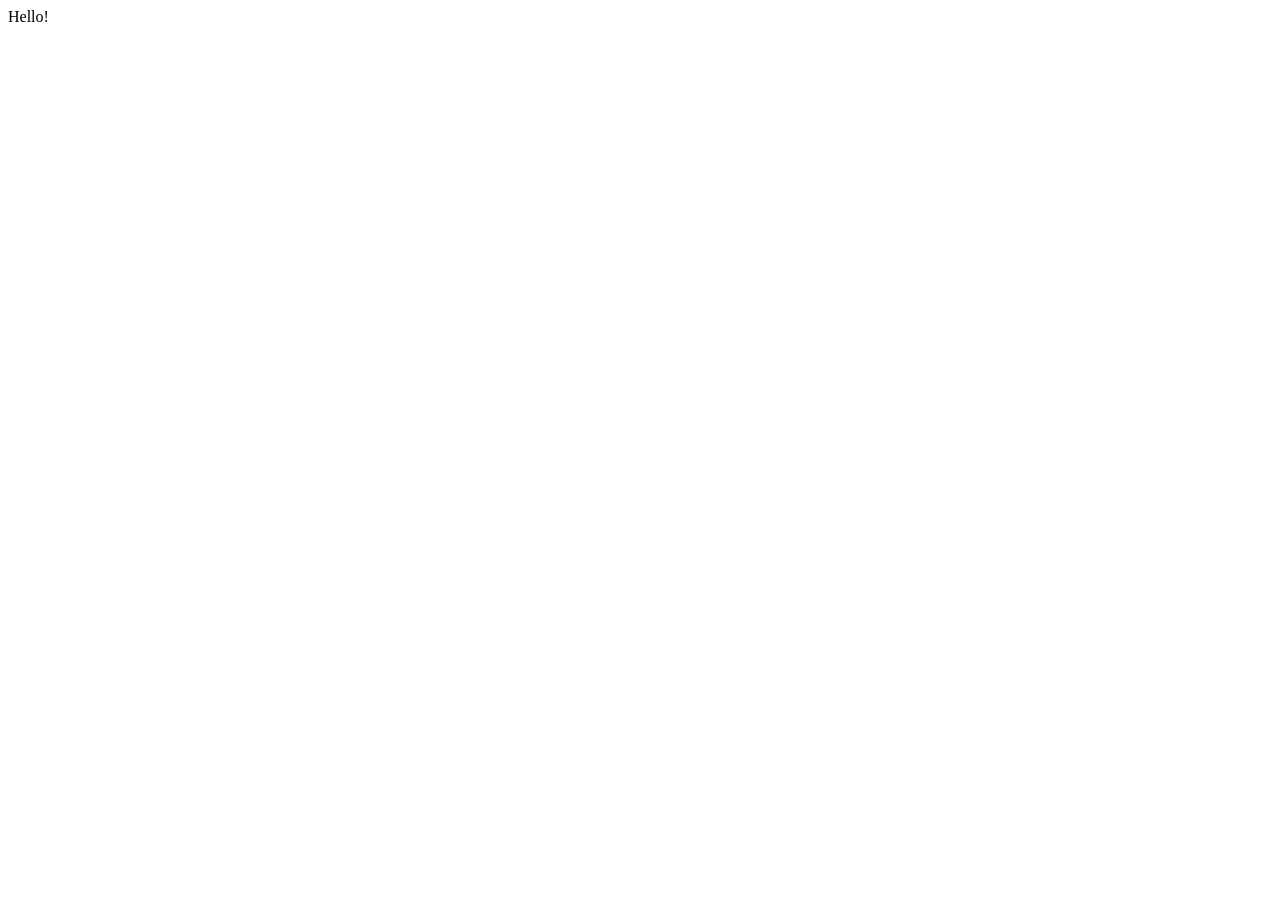
==== rsschool-cv-html/index.html @ f2431a8d "init: start task" ====
<!DOCTYPE html>
<html lang="en">
<head>
    <title>My CV</title>
    <meta charset="UTF-8">
    <meta content="telephone=no" name="format-detection">
    <link href="css/style.css" rel="stylesheet">
    <link crossorigin="anonymous" href="https://use.fontawesome.com/releases/v5.15.2/css/all.css" integrity="sha384-vSIIfh2YWi9wW0r9iZe7RJPrKwp6bG+s9QZMoITbCckVJqGCCRhc+ccxNcdpHuYu" rel="stylesheet">
</head>
<body>
    Hello!
</body>
</html>
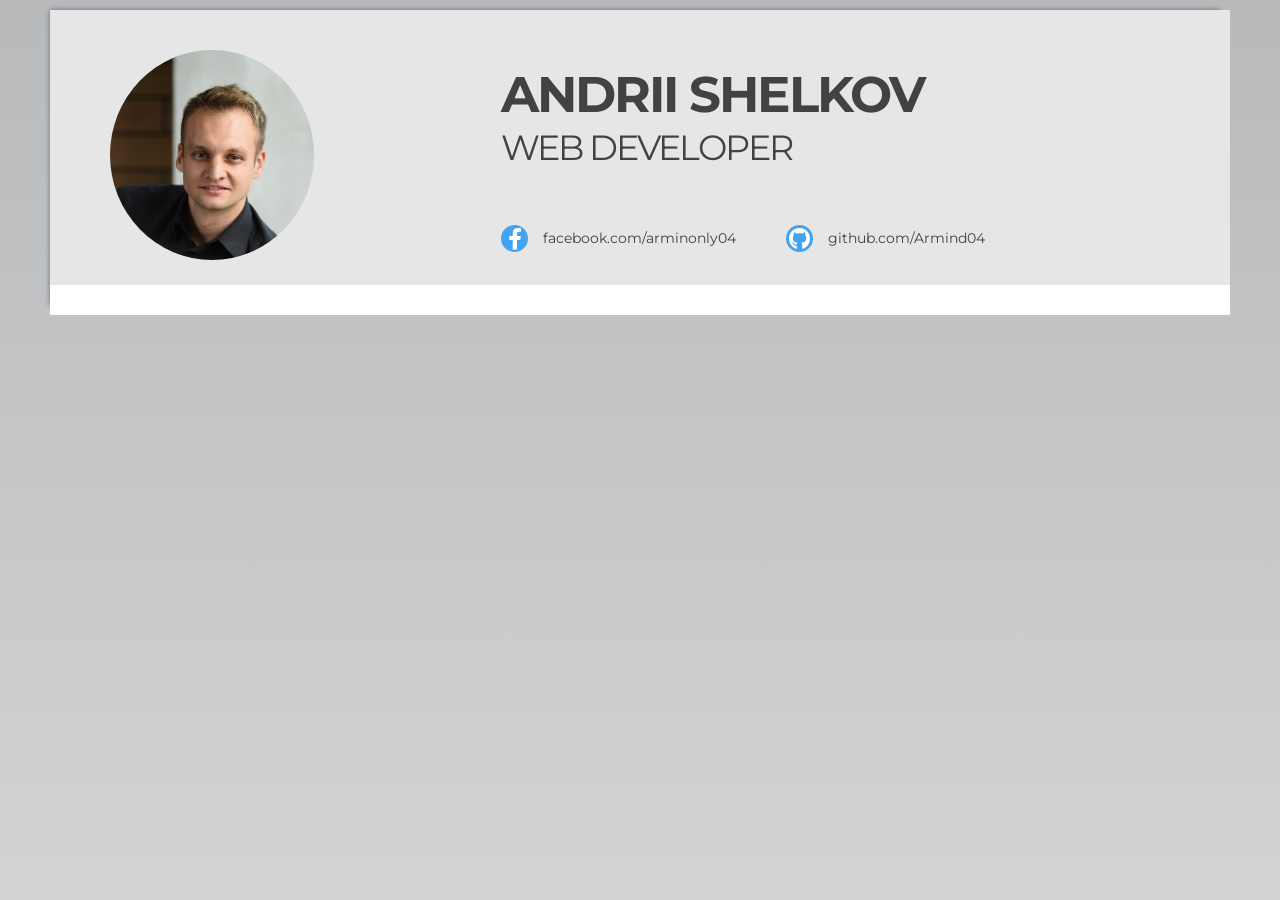
==== commit d8122ad0: "feat: add header" ====
--- a/rsschool-cv-html/index.html
+++ b/rsschool-cv-html/index.html
@@ -4,10 +4,36 @@
     <title>My CV</title>
     <meta charset="UTF-8">
     <meta content="telephone=no" name="format-detection">
-    <link href="css/style.css" rel="stylesheet">
+    <link href="./style.css" rel="stylesheet">
     <link crossorigin="anonymous" href="https://use.fontawesome.com/releases/v5.15.2/css/all.css" integrity="sha384-vSIIfh2YWi9wW0r9iZe7RJPrKwp6bG+s9QZMoITbCckVJqGCCRhc+ccxNcdpHuYu" rel="stylesheet">
 </head>
 <body>
-    Hello!
+    <div class="wrapper">
+        <div class="container">
+            <header class="header">
+                <div class="header__img">
+                    <img src="img/photo.JPG" alt="photo">
+                </div>
+                <div class="header__body">
+                    <h1 class="header__title">Andrii Shelkov</h1>
+                    <h2 class="header__subtitle">Web Developer</h2>
+                    <div class='header__links'>
+                        <p class="header__link icon__item">
+                            <span class="icon__wrapper">
+                                <i class="fab fa-facebook-f"></i>
+                            </span>
+                            <a href="https://www.facebook.com/arminonly04">facebook.com/arminonly04</a>
+                        </p>
+                        <p class="header__link icon__item">
+                            <span class="icon__wrapper">
+                                <i class="fab fa-github"></i>
+                            </span>
+                            <a href="https://github.com/Armind04">github.com/Armind04</a>
+                        </p>
+                    </div>	
+                </div>				
+    </header> 
+        </div>
+    </div>
 </body>
 </html>
--- a/rsschool-cv-html/style.css
+++ b/rsschool-cv-html/style.css
@@ -0,0 +1,193 @@
+@charset "UTF-8";
+/*Обнуление*/
+@import url("https://fonts.googleapis.com/css2?family=Montserrat:ital,wght@0,300;0,400;0,700;1,300;1,400&display=swap");
+* {
+  padding: 0;
+  margin: 0;
+  border: 0;
+}
+
+*, *:before, *:after {
+  box-sizing: border-box;
+}
+
+:focus, :active {
+  outline: none;
+}
+
+a:focus, a:active {
+  outline: none;
+}
+
+nav, footer, header, aside {
+  display: block;
+}
+
+html, body {
+  height: 100%;
+  width: 100%;
+  font-size: 100%;
+  line-height: 1;
+  font-size: 14px;
+  -ms-text-size-adjust: 100%;
+  -moz-text-size-adjust: 100%;
+  -webkit-text-size-adjust: 100%;
+}
+
+input, button, textarea {
+  font-family: inherit;
+}
+
+input::-ms-clear {
+  display: none;
+}
+
+button {
+  cursor: pointer;
+}
+
+button::-moz-focus-inner {
+  padding: 0;
+  border: 0;
+}
+
+a, a:visited {
+  text-decoration: none;
+}
+
+a:hover {
+  text-decoration: none;
+}
+
+ul li {
+  list-style: none;
+}
+
+img {
+  vertical-align: top;
+}
+
+h1, h2, h3, h4, h5, h6 {
+  font-size: inherit;
+  font-weight: inherit;
+}
+
+/*--------------------*/
+.wrapper {
+  font-family: "Montserrat", sans-serif;
+  width: 100%;
+  min-height: 100%;
+  overflow: hidden;
+  display: flex;
+  flex-direction: column;
+  background-color: #fff;
+  background-color: #d2d3d5;
+  color: #424244;
+  background-image: linear-gradient(0deg, #d2d3d5 0%, #b8b9bb 100%);
+}
+
+.container {
+  width: 1180px;
+  padding: 0;
+  margin: 10px auto 5px auto;
+  background: #fff;
+  box-shadow: -5px -5px 5px -5px rgba(34, 60, 80, 0.6);
+}
+
+.ibg {
+  position: absolute;
+  top: 0;
+  left: 0;
+  width: 100%;
+  height: 100%;
+  background-position: center;
+  background-repeat: no-repeat;
+  background-size: cover;
+}
+
+a {
+  color: #424244;
+  border-bottom: 1px dashed transparent;
+}
+a:hover {
+  border-color: #424244;
+  transition: all 0.3s;
+}
+
+.icon__wrapper {
+  width: 30px;
+  height: 30px;
+  background-color: #43a3ef;
+  display: flex;
+  position: relative;
+  justify-content: center;
+  align-items: center;
+  border-radius: 50%;
+  margin-right: 15px;
+}
+
+.icon__item {
+  display: flex;
+  align-items: center;
+}
+.icon__item img:first-child {
+  margin-right: 15px;
+}
+
+.header {
+  background: #e6e6e6;
+  display: flex;
+  padding: 40px 60px 25px 60px;
+  margin-bottom: 30px;
+}
+.header__img {
+  display: flex;
+  width: 35%;
+  justify-content: flex-start;
+  align-items: center;
+}
+.header__img img {
+  width: 55%;
+  border-radius: 50%;
+}
+.header__body {
+  width: 65%;
+  padding: 20px 0 0 20px;
+}
+.header__title {
+  color: #424244;
+  font-size: 50px;
+  text-transform: uppercase;
+  font-weight: bold;
+  margin-bottom: 10px;
+  letter-spacing: -2px;
+}
+.header__subtitle {
+  color: #424244;
+  font-size: 35px;
+  text-transform: uppercase;
+  letter-spacing: -2px;
+  margin-bottom: 60px;
+}
+.header__links {
+  display: flex;
+}
+.header__link {
+  margin-right: 50px;
+}
+.header__link .icon__wrapper {
+  width: 27px;
+  height: 27px;
+}
+.header__link i {
+  font-size: 22px;
+  color: #fff;
+}
+.header__link a {
+  color: #424244;
+}
+
+.content {
+  display: flex;
+  margin-bottom: 20px;
+}
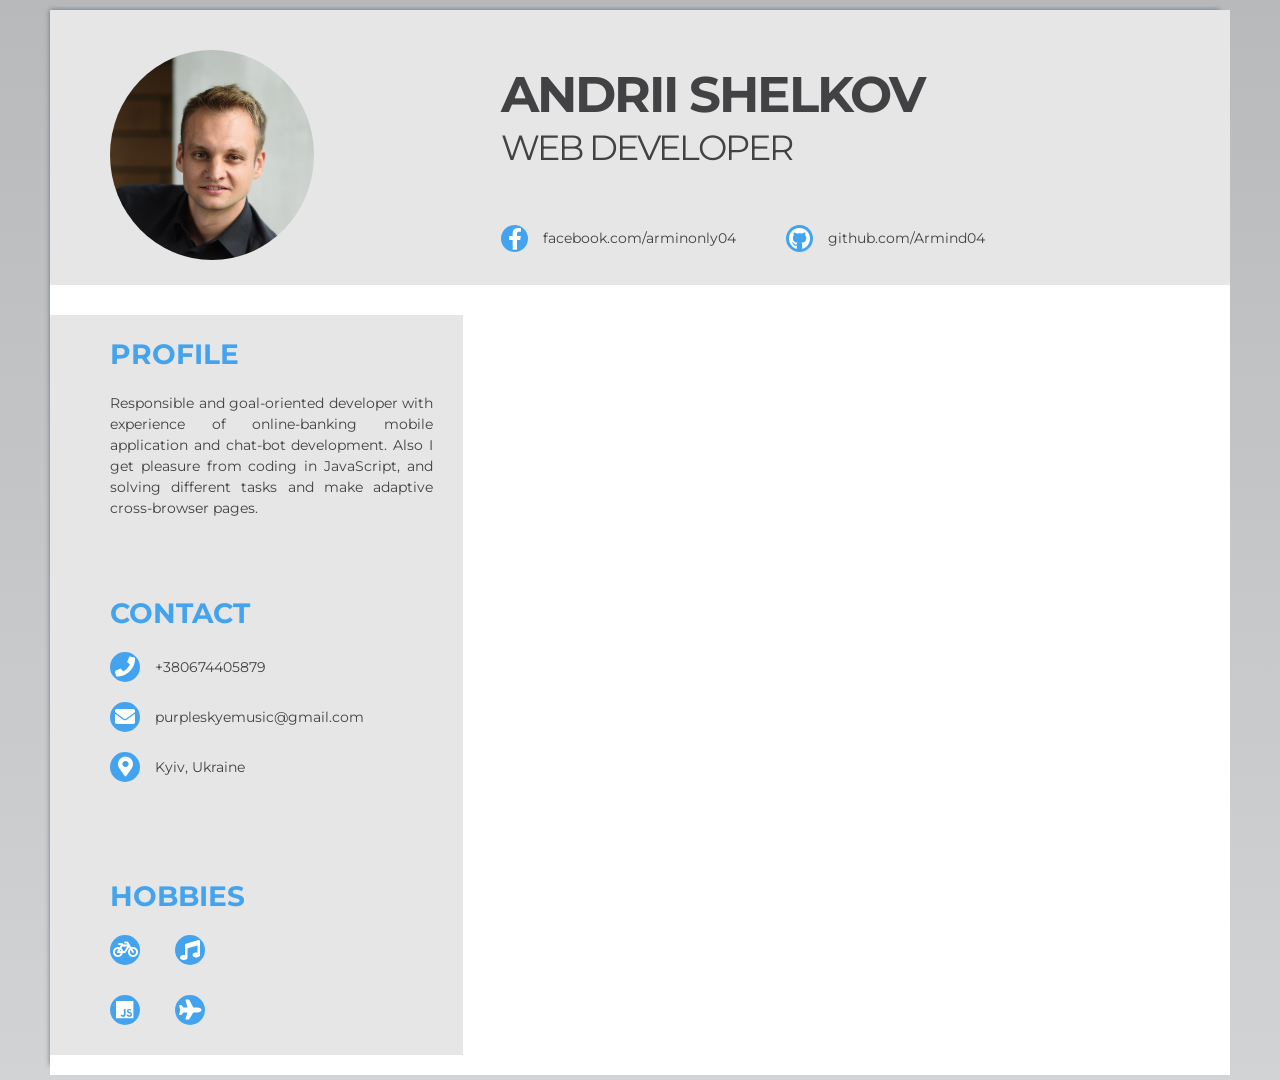
==== commit 197d6c21: "feat: add article" ====
--- a/rsschool-cv-html/index.html
+++ b/rsschool-cv-html/index.html
@@ -32,7 +32,85 @@
                         </p>
                     </div>	
                 </div>				
-    </header> 
+            </header> 
+            <main class="content">
+                <article class="article">
+                    <!-- Article -->
+                    <div class="article__profile article__block">
+                        <h3 class="profile__title article__title">
+                            Profile
+                        </h3>
+                        <p class="profile__text">
+                            Responsible and goal-oriented developer with experience of online-banking mobile application and chat-bot development. Also I get pleasure from coding in JavaScript, and solving different tasks and make adaptive cross-browser pages.
+                        </p>
+                    </div>
+                    <!-- /Profile -->
+                    <div class="article__contacts article__block">
+                        <h3 class="contacts__title article__title">
+                            Contact
+                        </h3>
+                        <ul class="contacts__list">
+                            <li class="contact__item">
+                                <p class="contact__tel icon__item">
+                                    <span class="icon__wrapper">
+                                        <i class="fas fa-phone">
+                                        </i>
+                                    </span>
+                                    +380674405879
+                                </p>
+                            </li>
+                            <li class="contact__item">
+                                <p class="contact__mail icon__item">
+                                    <span class="icon__wrapper">
+                                        <i class="fas fa-envelope">
+                                        </i>
+                                    </span>
+                                    <a href="mailto:purpleskyemusic@gmail.com">
+                                        purpleskyemusic@gmail.com
+                                    </a>
+                                </p>
+                            </li>
+                            <li class="contact__item">
+                                <p class="contact__location icon__item">
+                                    <span class="icon__wrapper">
+                                        <i class="fas fa-map-marker-alt">
+                                        </i>
+                                    </span>
+                                    Kyiv, Ukraine
+                                </p>
+                            </li>
+                        </ul>
+                    </div>
+                    <!--/Contacts -->
+                    <div class="article__hobbies">
+                        <h3 class="hobbies__title article__title">
+                            Hobbies
+                        </h3>
+                        <p class="icon__item">
+                            <span class="icon__wrapper">
+                                <i class="fas fa-bicycle">
+                                </i>
+                            </span>
+                            <span class="icon__wrapper">
+                                <i class="fas fa-music">
+                                </i>
+                            </span>
+                        </p>
+                        <p class="icon__item">
+                            <span class="icon__wrapper">
+                                <i class="fab fa-js">
+                                </i>
+                            </span>
+                            <span class="icon__wrapper">
+                                <i class="fa fa-plane">
+                                </i>
+                            </span>
+                        </p>
+                    </div>
+                    <!-- /Hobbies -->
+                </article>
+                <!-- /Article -->
+            </main>
         </div>
     </div>
 </body>
--- a/rsschool-cv-html/style.css
+++ b/rsschool-cv-html/style.css
@@ -190,4 +190,43 @@
 .content {
   display: flex;
   margin-bottom: 20px;
-}+}
+
+
+.article {
+    display: flex;
+    width: 35%;
+    flex-direction: column;
+    background: #e6e6e6;
+    padding: 25px 30px 0 60px;
+  }
+  .article__block {
+    margin-bottom: 80px;
+  }
+  .article__title {
+    font-size: 28px;
+    font-weight: bold;
+    color: #43a3ef;
+    margin-bottom: 25px;
+    text-transform: uppercase;
+  }
+  .article__hobbies i {
+    color: #fff;
+    font-size: 20px;
+  }
+  .article__hobbies .icon__wrapper {
+    margin: 0 35px 30px 0;
+  }
+  
+  .profile__text {
+    text-align: justify;
+    line-height: 1.5;
+  }
+  
+  .contact__item {
+    margin-bottom: 20px;
+  }
+  .contact__item i {
+    color: #fff;
+    font-size: 20px;
+  }
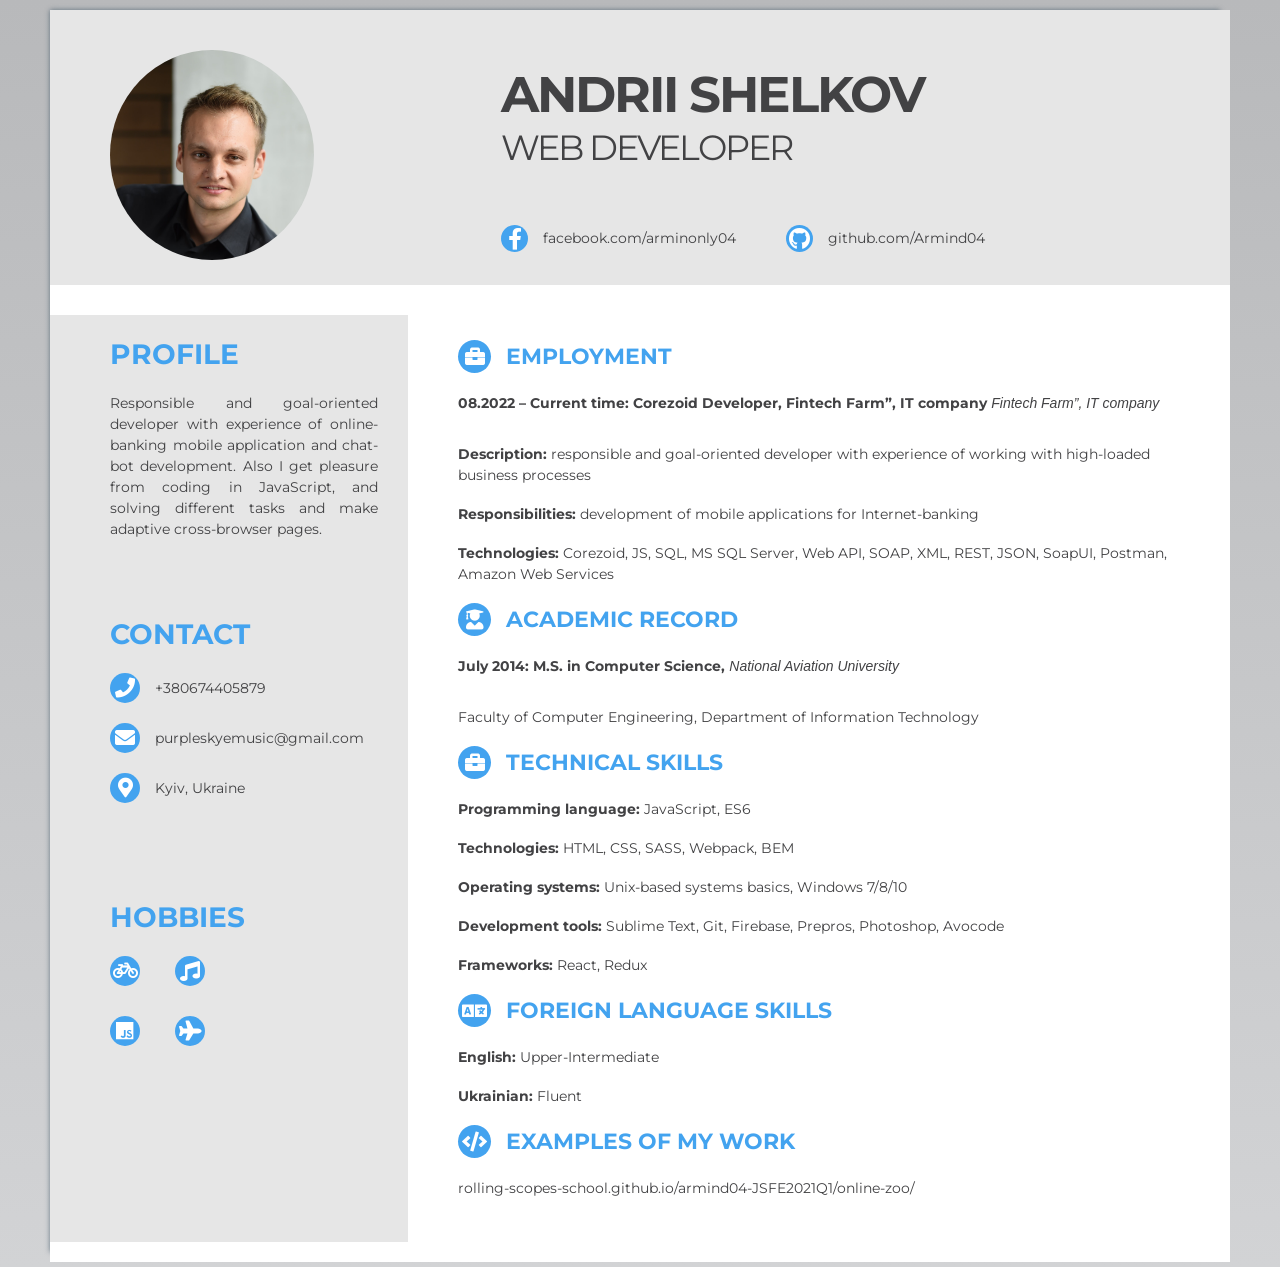
==== commit 36689e53: "feat: add main section" ====
--- a/rsschool-cv-html/index.html
+++ b/rsschool-cv-html/index.html
@@ -110,6 +110,161 @@
                     <!-- /Hobbies -->
                 </article>
                 <!-- /Article -->
+                <section class="main">
+                    <!-- Main -->
+                        <div class="main__employment main__block">
+                            <div class="main__title__wrapper icon__item">
+                                <span class="icon__wrapper icon__wrapper--big">
+                                    <i class="fas fa-briefcase">
+                                    </i>
+                                </span>
+                                <h2 class="main__title">
+                                    Employment
+                                </h2>
+                            </div>
+                            <div class="main__description">
+                                <p>
+                                    <span class="main__description--bld">
+                                        08.2022 – Current time: Corezoid Developer, Fintech Farm”, IT company
+                                    </span>
+                                    <span class="main__description--itc">
+                                        Fintech Farm”, IT company
+                                    </span>
+                                </p>
+                            </div>
+                            <ul class="main__list">
+                                <li class="main__item">
+                                    <p>
+                                        <span class="main__description--bld">
+                                            Description:
+                                        </span>
+                                        responsible and goal-oriented developer with experience of working with high-loaded business processes
+                                    </p>
+                                    <p>
+                                        <span class="main__description--bld">
+                                            Responsibilities:
+                                        </span>
+                                        development of mobile applications for Internet-banking
+                                    </p>
+                                    <p>
+                                        <span class="main__description--bld">
+                                            Technologies:
+                                        </span>
+                                        Corezoid, JS, SQL, MS SQL Server, Web API, SOAP, XML, REST, JSON, SoapUI, Postman, Amazon Web Services
+                                    </p>
+                                </li>
+                            </ul>
+                        </div>
+                        <div class="main__academic main__block">
+                            <div class="main__title__wrapper icon__item">
+                                <span class="icon__wrapper icon__wrapper--big">
+                                    <i class="fas fa-user-graduate">
+                                    </i>
+                                </span>
+                                <h2 class="main__title">
+                                    Academic record
+                                </h2>
+                            </div>
+                            <div class="main__description">
+                                <p>
+                                    <span class="main__description--bld">
+                                        July 2014: M.S. in Computer Science,
+                                    </span>
+                                    <span class="main__description--itc">
+                                        National Aviation University
+                                    </span>
+                                </p>
+                            </div>
+                            <p>
+                                Faculty of Computer Engineering, Department of Information Technology
+                            </p>
+                        </div>
+                        <div class="main__skills main__block">
+                            <div class="main__title__wrapper icon__item">
+                                <span class="icon__wrapper icon__wrapper--big">
+                                    <i class="fas fa-briefcase">
+                                    </i>
+                                </span>
+                                <h2 class="main__title">
+                                    Technical skills
+                                </h2>
+                            </div>
+                            <ul class="main__list">
+                                <li class="main__item">
+                                    <p>
+                                        <span class="main__description--bld">
+                                            Programming language:
+                                        </span>
+                                        JavaScript, ES6
+                                    </p>
+                                    <p>
+                                        <span class="main__description--bld">
+                                            Technologies:
+                                        </span>
+                                        HTML, CSS, SASS, Webpack, BEM
+                                    </p>
+                                    <p>
+                                        <span class="main__description--bld">
+                                            Operating systems:
+                                        </span>
+                                        Unix-based systems basics, Windows 7/8/10
+                                    </p>
+                                    <p>
+                                        <span class="main__description--bld">
+                                            Development tools:
+                                        </span>
+                                        Sublime Text, Git, Firebase, Prepros, Photoshop, Avocode
+                                    </p>
+                                    <p>
+                                        <span class="main__description--bld">
+                                            Frameworks:
+                                        </span>
+                                        React, Redux
+                                    </p>
+                                </li>
+                            </ul>
+                        </div>
+                        <div class="main__language main__block">
+                            <div class="main__title__wrapper icon__item">
+                                <span class="icon__wrapper icon__wrapper--big">
+                                    <i class="fas fa-language">
+                                    </i>
+                                </span>
+                                <h2 class="main__title">
+                                    Foreign language skills
+                                </h2>
+                            </div>
+                            <p>
+                                <span class="main__description--bld">
+                                    English:
+                                </span>
+                                Upper-Intermediate
+                            </p>
+                            <p>
+                                <span class="main__description--bld">
+                                    Ukrainian:
+                                </span>
+                                Fluent
+                            </p>
+                        </div>
+                        <div class="main__example main__block">
+                            <div class="main__title__wrapper icon__item">
+                                <span class="icon__wrapper icon__wrapper--big">
+                                    <i class="fas fa-code">
+                                    </i>
+                                </span>
+                                <h2 class="main__title">
+                                    Examples of my work
+                                </h2>
+                            </div>
+                            <p>
+                                <a href="https://rolling-scopes-school.github.io/armind04-JSFE2021Q1/online-zoo/">
+                                    rolling-scopes-school.github.io/armind04-JSFE2021Q1/online-zoo/
+                                </a>
+                            </p>
+
+                        </div>
+                </section>
             </main>
         </div>
     </div>
--- a/rsschool-cv-html/style.css
+++ b/rsschool-cv-html/style.css
@@ -229,4 +229,39 @@
   .contact__item i {
     color: #fff;
     font-size: 20px;
+  }
+
+  .main {
+    padding: 25px 50px;
+  }
+  .main p {
+    margin-bottom: 18px;
+    line-height: 1.5;
+  }
+  .main__title {
+    color: #43a3ef;
+    font-size: 22px;
+    font-weight: bold;
+    text-transform: uppercase;
+  }
+  .main__title__wrapper {
+    margin-bottom: 20px;
+  }
+  .main__title__wrapper i {
+    color: #fff;
+    font-size: 20px;
+  }
+  .main__description {
+    margin-bottom: 30px;
+  }
+  .main__description--bld {
+    font-weight: bold;
+  }
+  .main__description--itc {
+    font-style: italic;
+  }
+  
+  .icon__wrapper--big {
+    width: 33px;
+    height: 33px;
   }
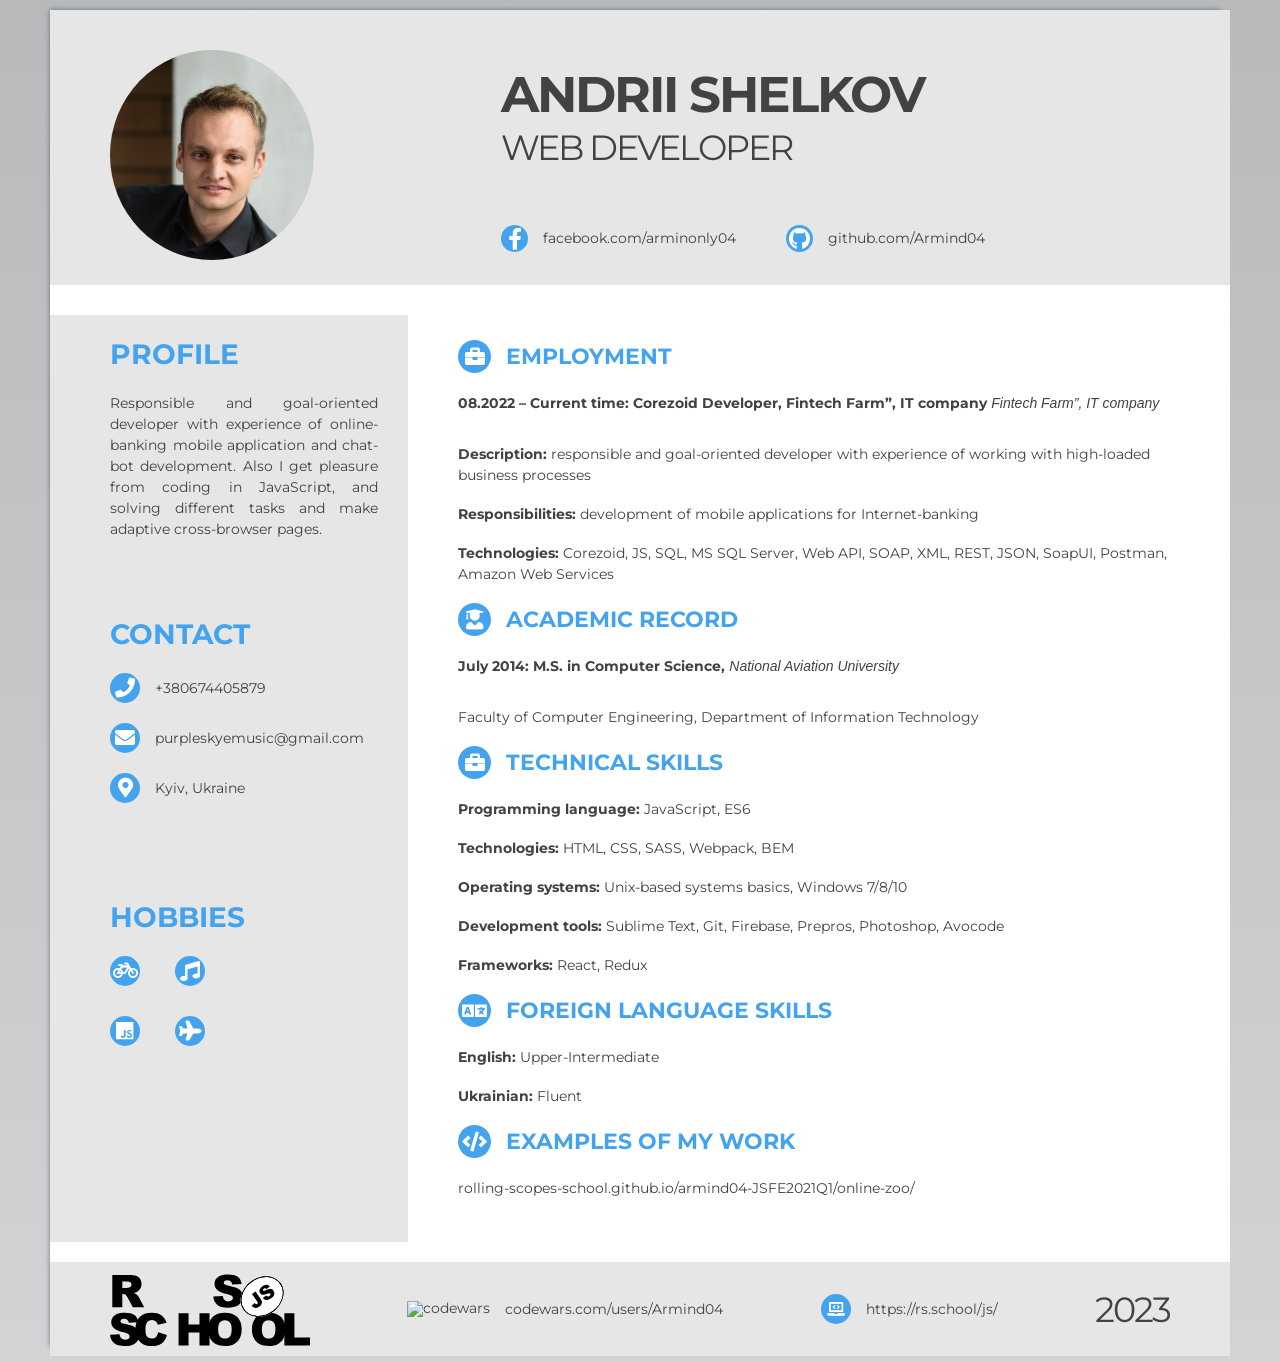
==== commit c2f8b45c: "feat: add footer" ====
--- a/rsschool-cv-html/index.html
+++ b/rsschool-cv-html/index.html
@@ -266,6 +266,22 @@
                         </div>
                 </section>
             </main>
+            <footer class="footer">
+                <div class="img__wrapper">
+                    <img src="img/rs_school_js.svg" alt="logo">	
+                </div>
+                <p class="icon__item">
+                    <img src="https://www.codewars.com/users/Armind04/badges/micro" alt="codewars">
+                    <a href="https://www.codewars.com/users/Armind04">codewars.com/users/Armind04</a>
+                </p>
+                <p class="icon__item">
+                    <span class="icon__wrapper ">
+                        <i class="fas fa-laptop-code sml__icon"></i>
+                    </span>
+                    <a href="https://rs.school/js/">https://rs.school/js/</a>
+                </p>
+                <p class="footer__data header__subtitle">2023</p>
+            </footer>
         </div>
     </div>
 </body>
--- a/rsschool-cv-html/style.css
+++ b/rsschool-cv-html/style.css
@@ -264,4 +264,28 @@
   .icon__wrapper--big {
     width: 33px;
     height: 33px;
+  }
+
+  .footer {
+    display: flex;
+    padding: 10px 60px;
+    justify-content: space-between;
+    background: #e6e6e6;
+    align-items: center;
+  }
+  .footer .header__subtitle {
+    margin-bottom: 0px;
+  }
+  .footer .sml__icon {
+    font-size: 14px;
+  }
+  .footer i {
+    color: #fff;
+  }
+  
+  .img__wrapper {
+    width: 200px;
+  }
+  .img__wrapper img {
+    width: 100%;
   }
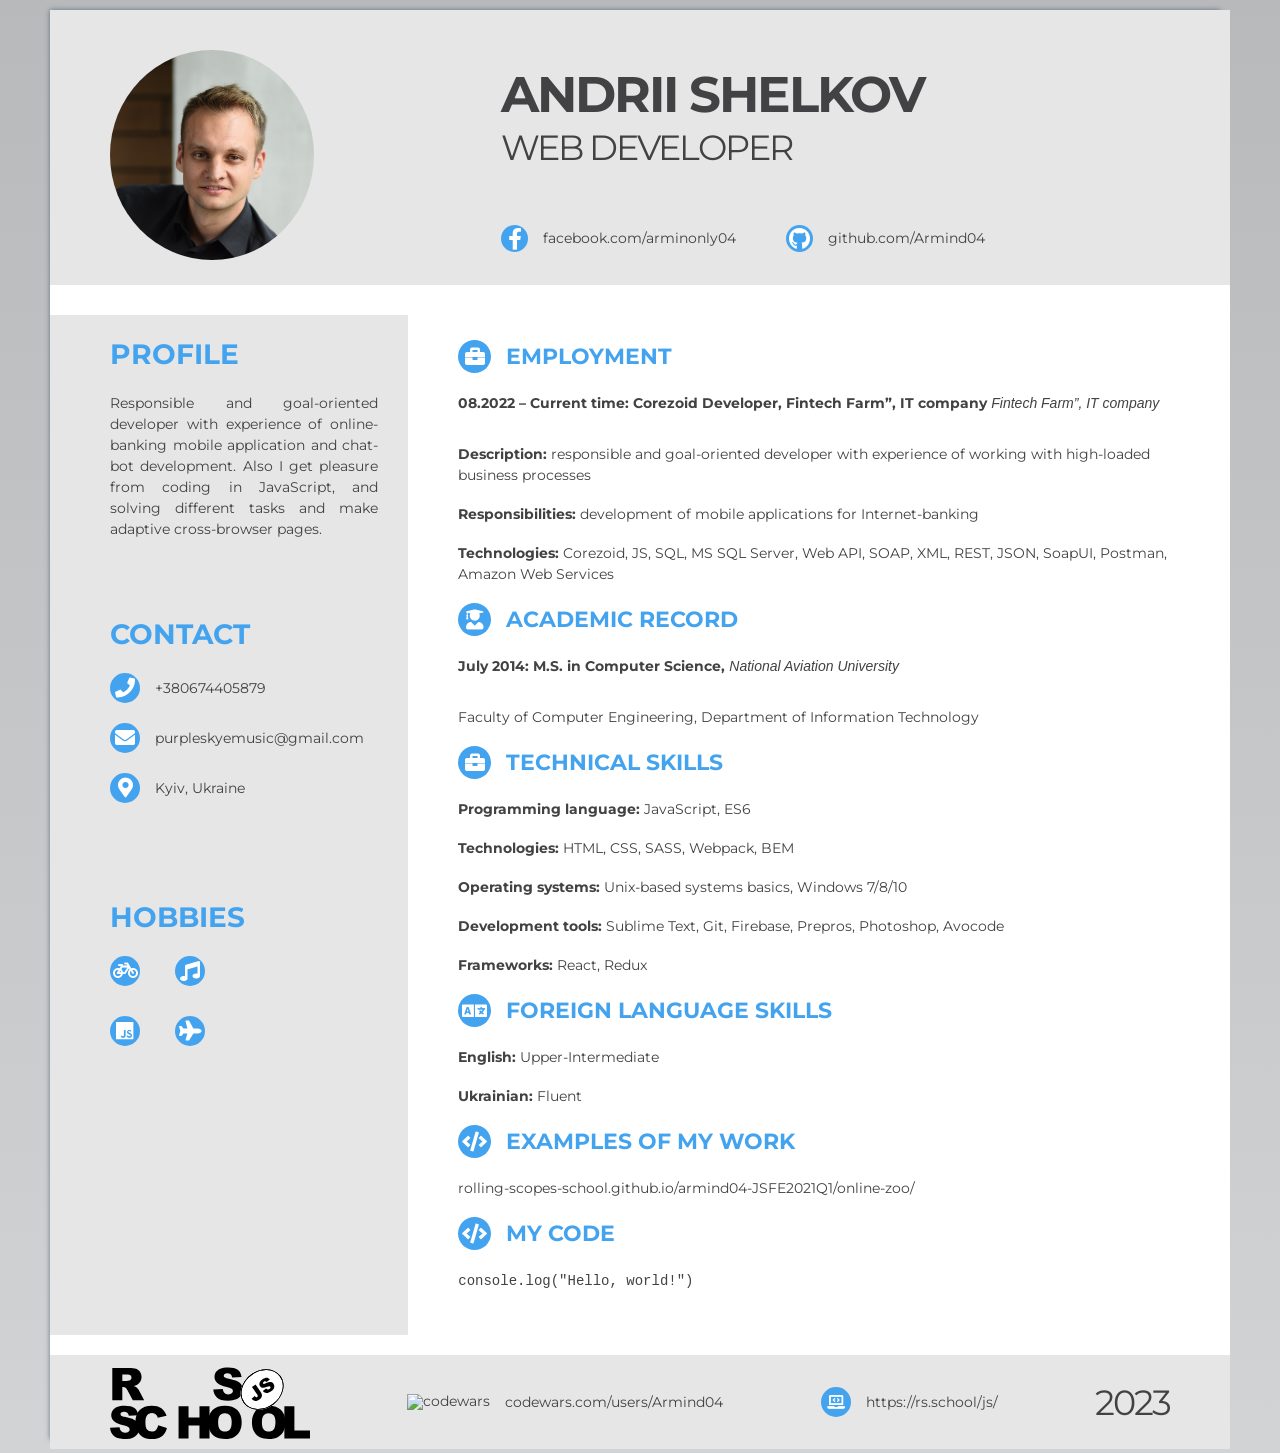
==== commit dd5a87d0: "feat: final checking" ====
--- a/rsschool-cv-html/index.html
+++ b/rsschool-cv-html/index.html
@@ -261,6 +261,21 @@
                                 <a href="https://rolling-scopes-school.github.io/armind04-JSFE2021Q1/online-zoo/">
                                     rolling-scopes-school.github.io/armind04-JSFE2021Q1/online-zoo/
                                 </a>
+                            </p>
+
+                        </div>
+                        <div class="main__example main__block">
+                            <div class="main__title__wrapper icon__item">
+                                <span class="icon__wrapper icon__wrapper--big">
+                                    <i class="fas fa-code">
+                                    </i>
+                                </span>
+                                <h2 class="main__title">
+                                    My code
+                                </h2>
+                            </div>
+                            <p>
+                               <code>console.log("Hello, world!")</code>
                             </p>
 
                         </div>
